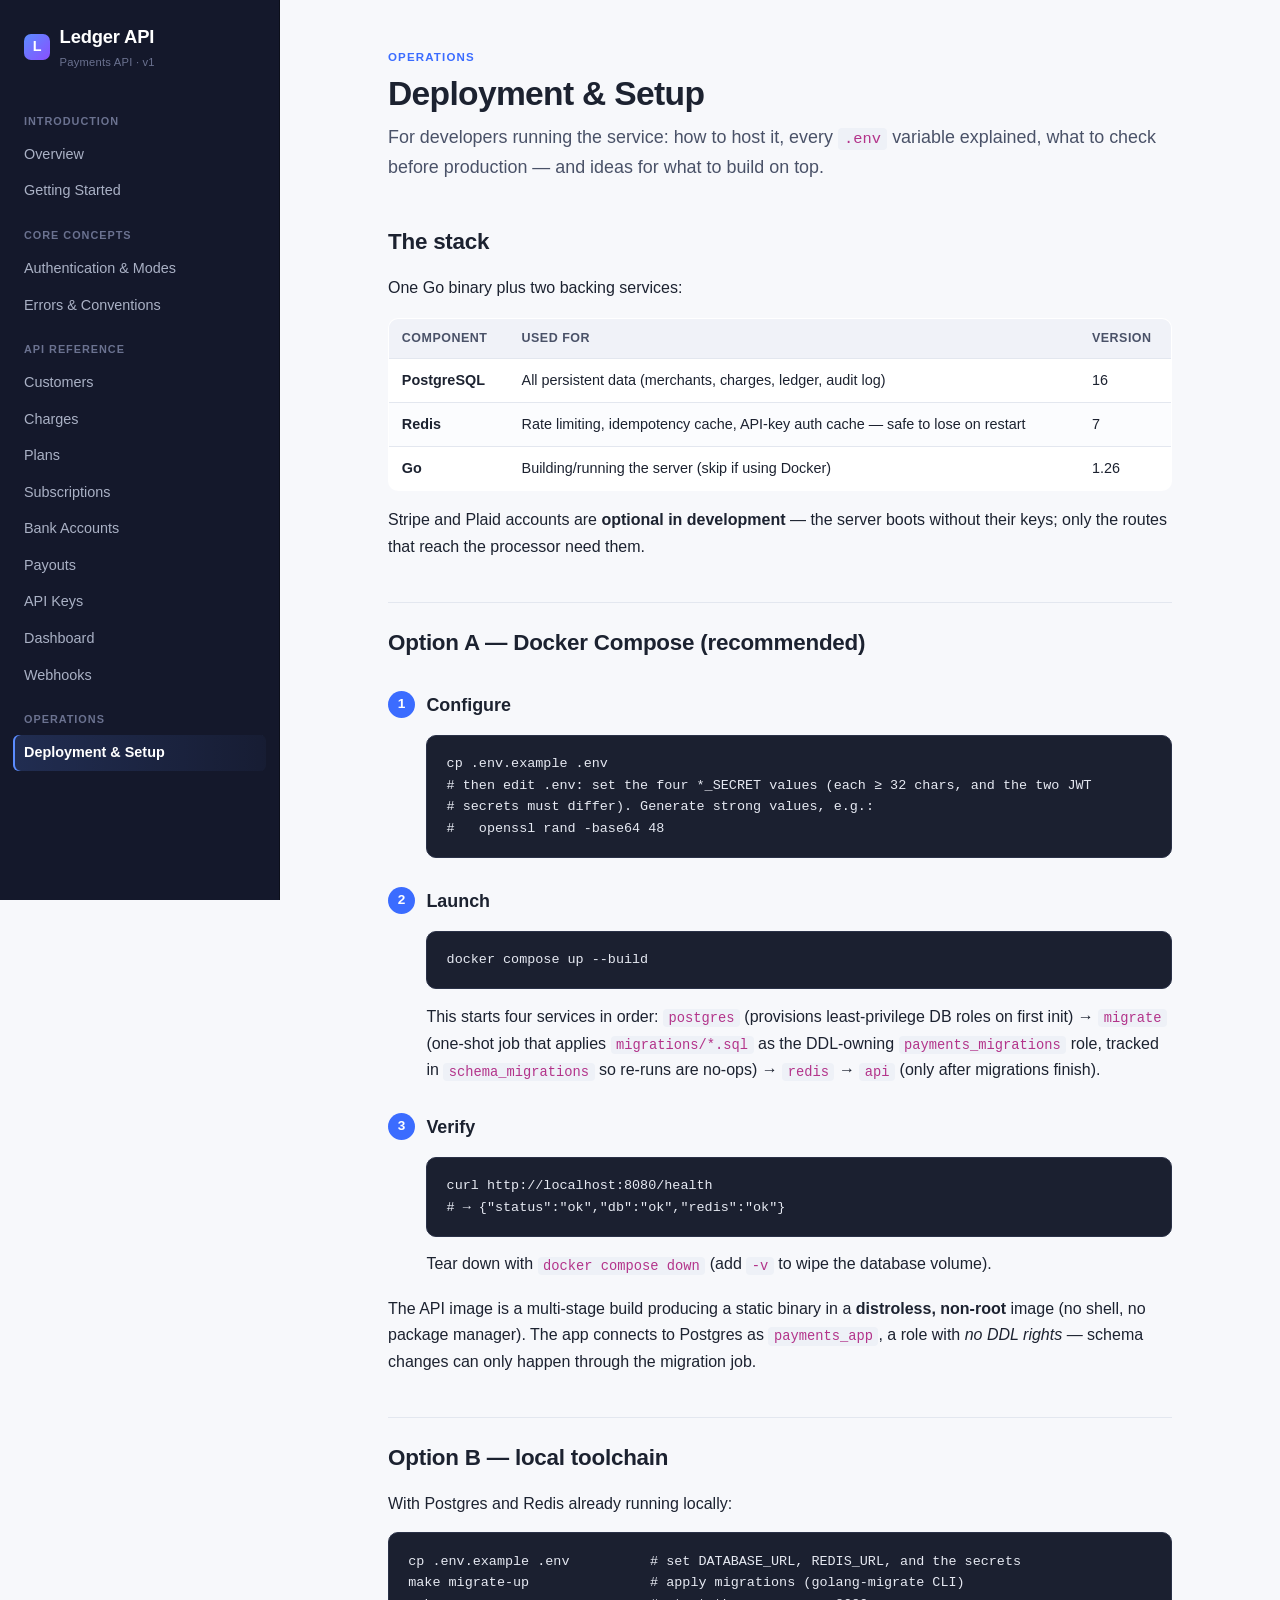
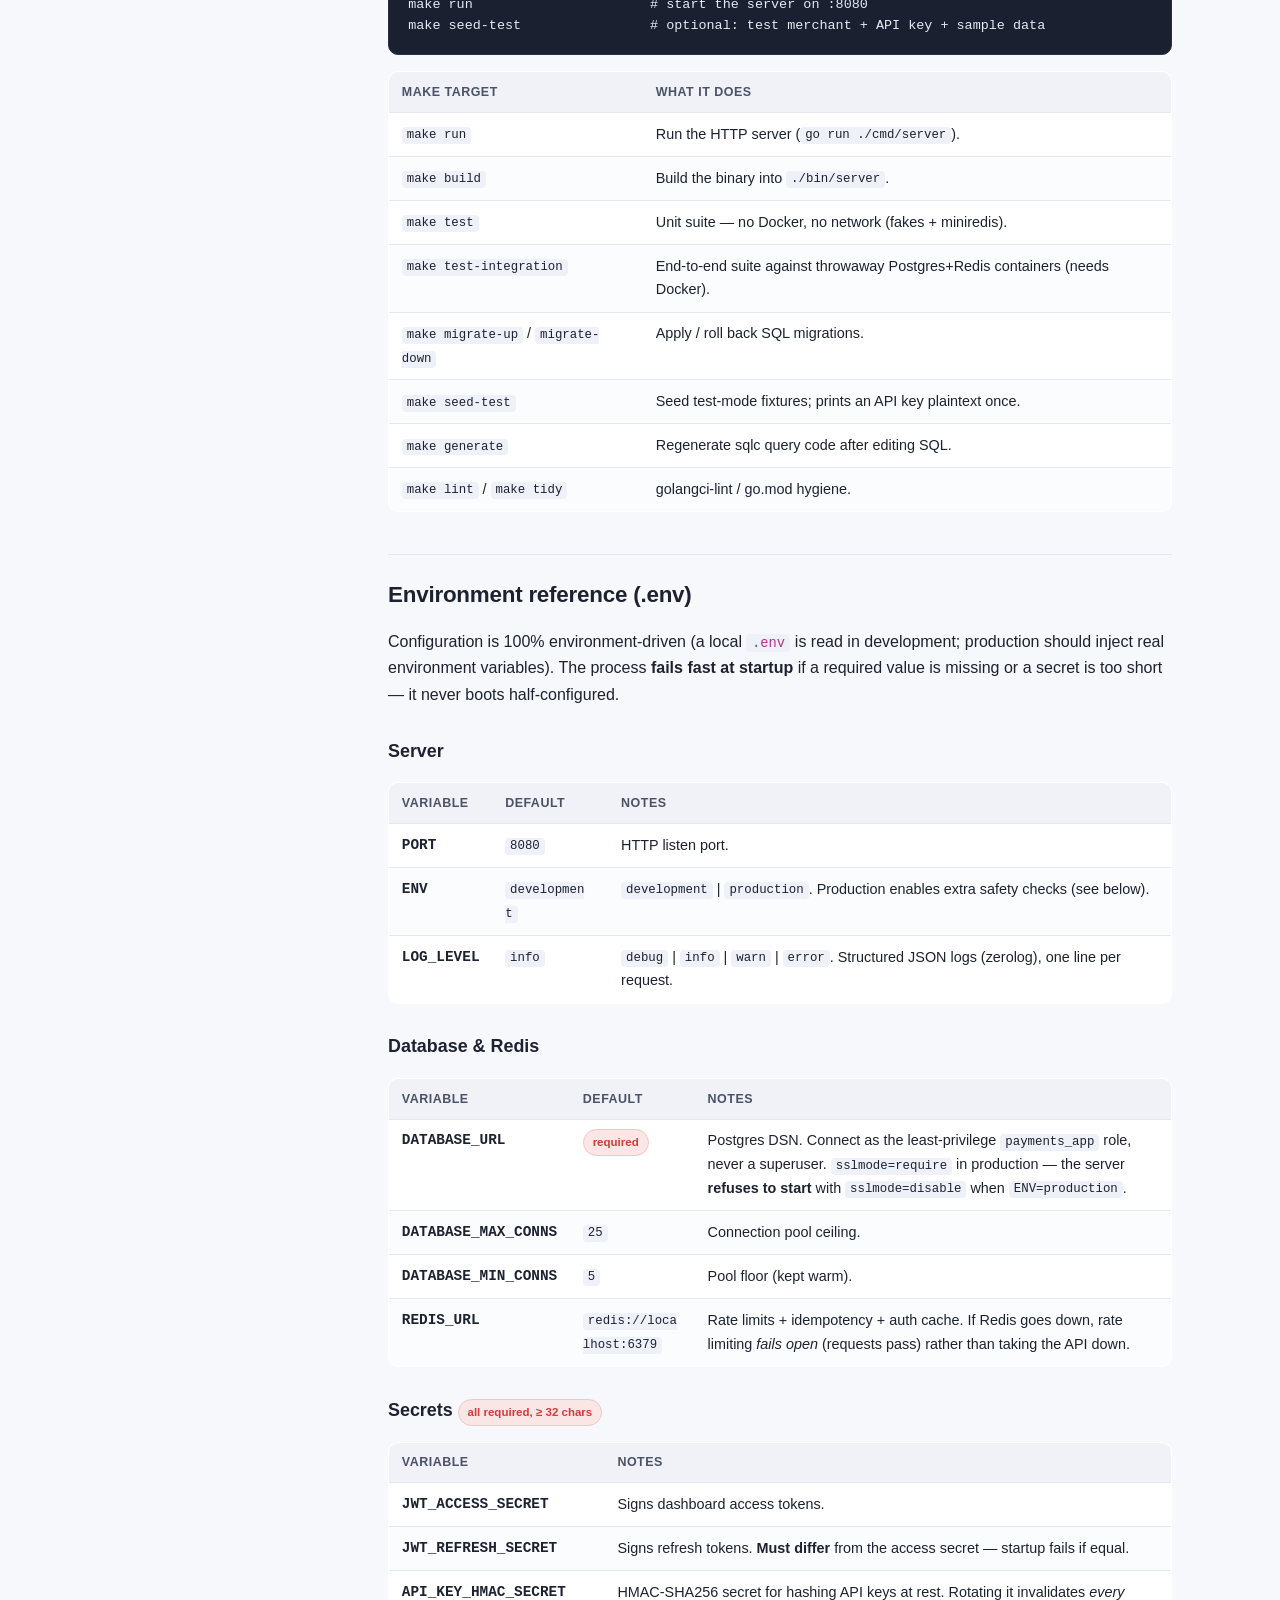
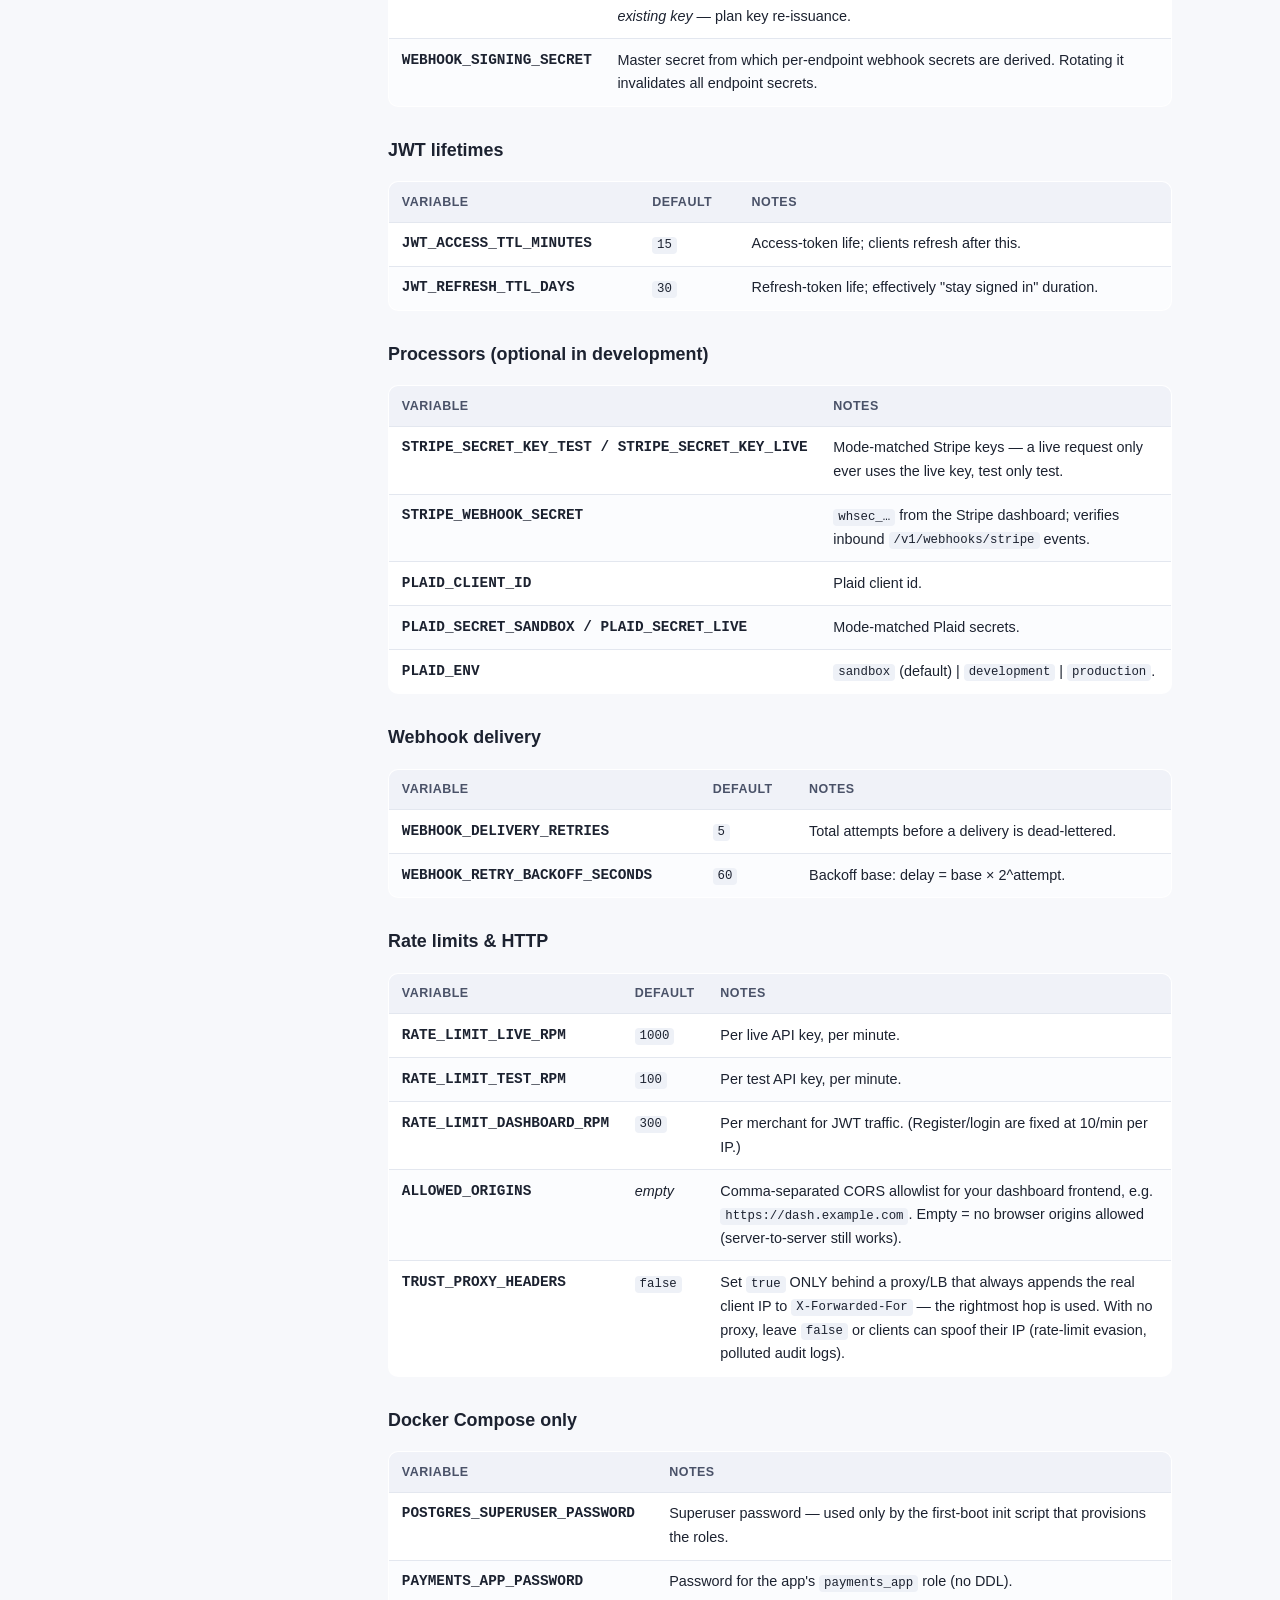
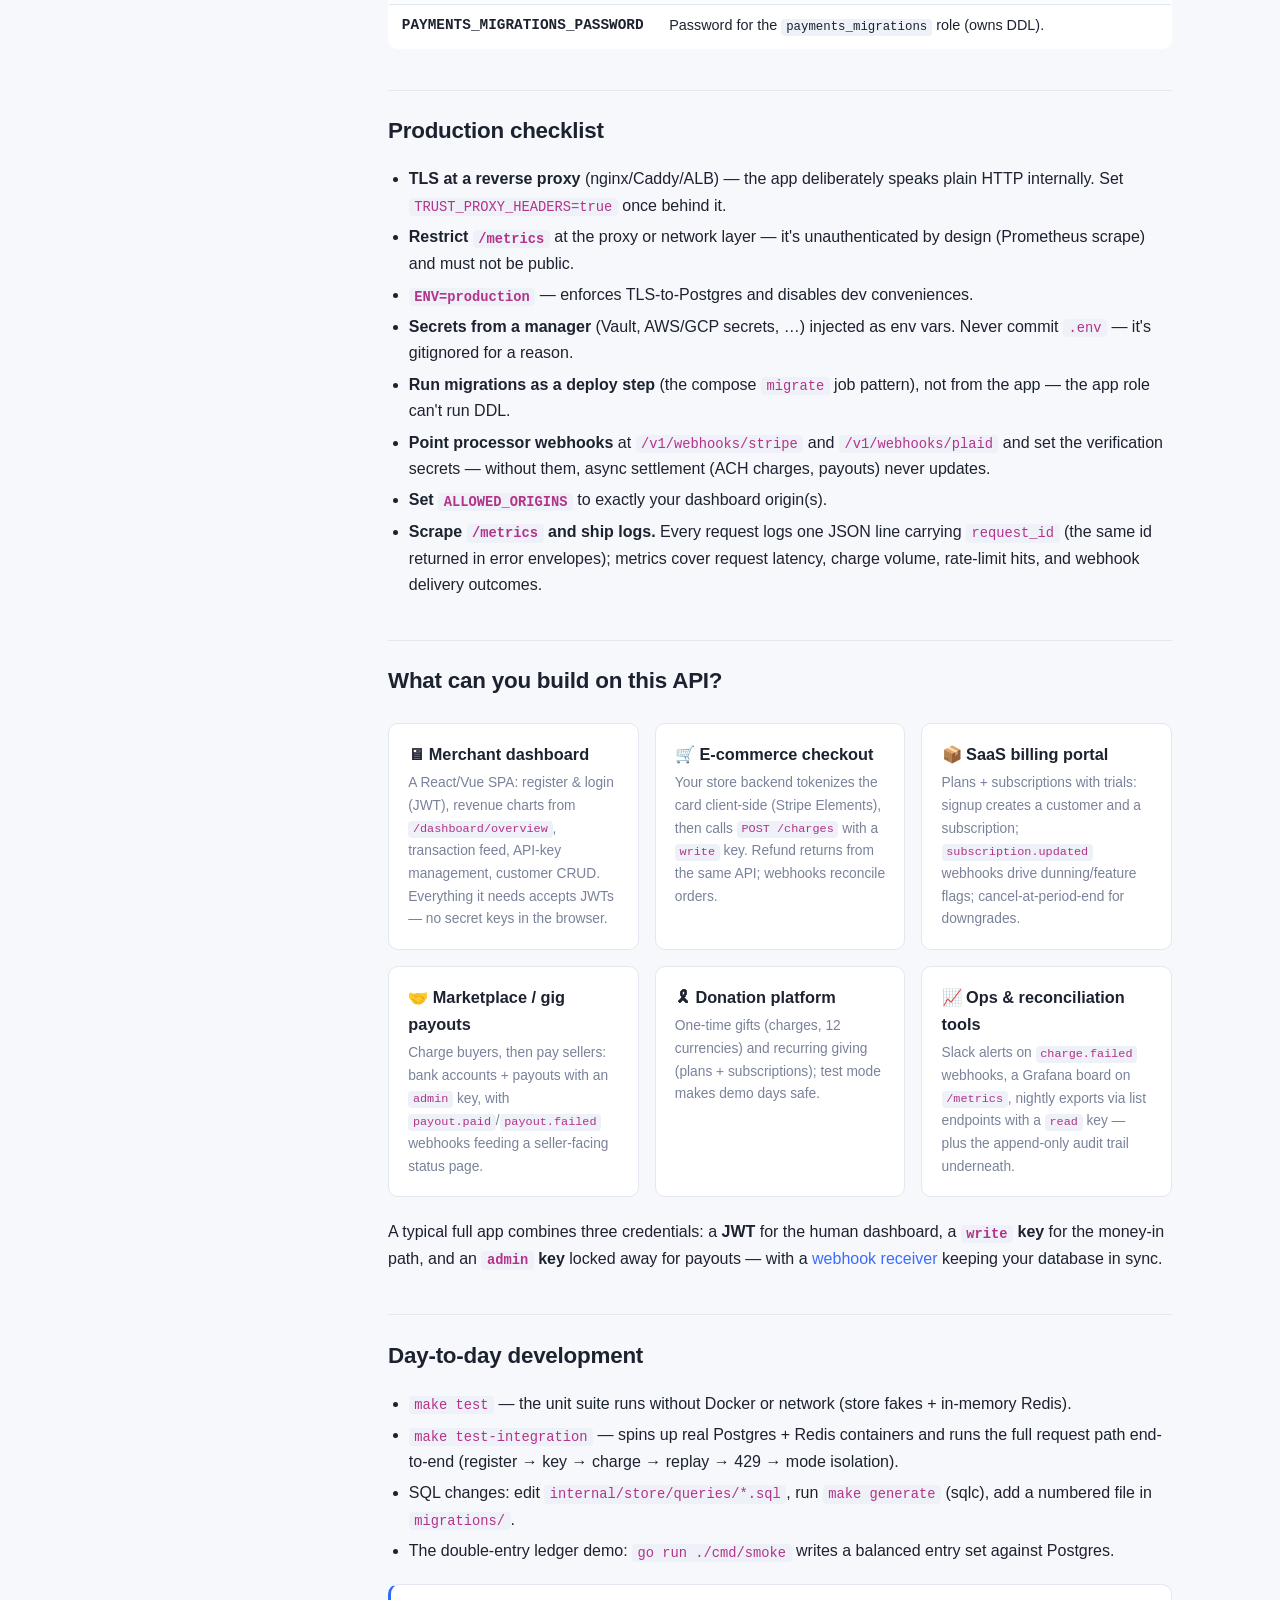
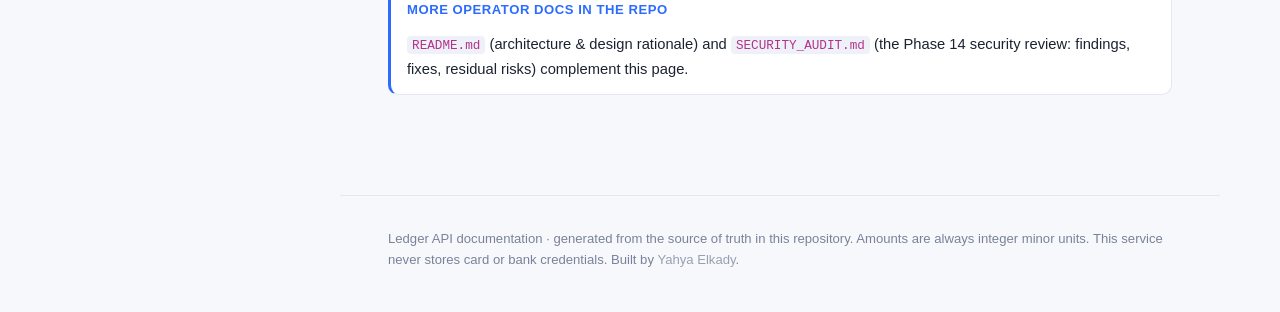
==== docs/dev-setup.html @ 36e8bb9f "docs: add full HTML documentation site 14-page static site covering every endpoint, parameter, and c" ====
<!DOCTYPE html>
<html lang="en">
<head>
  <meta charset="utf-8" />
  <meta name="viewport" content="width=device-width, initial-scale=1" />
  <title>Deployment &amp; Setup · Ledger API</title>
  <link rel="stylesheet" href="styles.css" />
</head>
<body>
  <div class="topbar">
    <button class="menu-toggle" aria-label="Toggle navigation">☰</button>
    <strong>Ledger API</strong>
  </div>
  <div class="layout">
    <aside class="sidebar">
      <div class="sidebar-brand">
        <span class="logo">L</span>
        <span>Ledger API<small>Payments API · v1</small></span>
      </div>
      <nav class="nav">
        <div class="nav-section">
          <div class="nav-section-title">Introduction</div>
          <a href="index.html">Overview</a>
          <a href="getting-started.html">Getting Started</a>
        </div>
        <div class="nav-section">
          <div class="nav-section-title">Core Concepts</div>
          <a href="authentication.html">Authentication &amp; Modes</a>
          <a href="errors.html">Errors &amp; Conventions</a>
        </div>
        <div class="nav-section">
          <div class="nav-section-title">API Reference</div>
          <a href="customers.html">Customers</a>
          <a href="charges.html">Charges</a>
          <a href="plans.html">Plans</a>
          <a href="subscriptions.html">Subscriptions</a>
          <a href="bank-accounts.html">Bank Accounts</a>
          <a href="payouts.html">Payouts</a>
          <a href="apikeys.html">API Keys</a>
          <a href="dashboard.html">Dashboard</a>
          <a href="webhooks.html">Webhooks</a>
        </div>
        <div class="nav-section">
          <div class="nav-section-title">Operations</div>
          <a href="dev-setup.html">Deployment &amp; Setup</a>
        </div>
      </nav>
    </aside>
    <div class="content">
      <main class="content-inner">

<div class="eyebrow">Operations</div>
<h1>Deployment &amp; Setup</h1>
<p class="lead">
  For developers running the service: how to host it, every <code>.env</code> variable
  explained, what to check before production — and ideas for what to build on top.
</p>

<h2>The stack</h2>
<p>One Go binary plus two backing services:</p>
<div class="table-wrap">
<table>
  <thead><tr><th>Component</th><th>Used for</th><th>Version</th></tr></thead>
  <tbody>
    <tr><td><strong>PostgreSQL</strong></td><td>All persistent data (merchants, charges, ledger, audit log)</td><td>16</td></tr>
    <tr><td><strong>Redis</strong></td><td>Rate limiting, idempotency cache, API-key auth cache — safe to lose on restart</td><td>7</td></tr>
    <tr><td><strong>Go</strong></td><td>Building/running the server (skip if using Docker)</td><td>1.26</td></tr>
  </tbody>
</table>
</div>
<p>Stripe and Plaid accounts are <strong>optional in development</strong> — the server boots
without their keys; only the routes that reach the processor need them.</p>

<h2>Option A — Docker Compose (recommended)</h2>
<ol class="steps">
  <li>
    <h3>Configure</h3>
<pre><code>cp .env.example .env
# then edit .env: set the four *_SECRET values (each ≥ 32 chars, and the two JWT
# secrets must differ). Generate strong values, e.g.:
#   openssl rand -base64 48</code></pre>
  </li>
  <li>
    <h3>Launch</h3>
<pre><code>docker compose up --build</code></pre>
    <p>This starts four services in order: <code>postgres</code> (provisions least-privilege DB
    roles on first init) → <code>migrate</code> (one-shot job that applies
    <code>migrations/*.sql</code> as the DDL-owning <code>payments_migrations</code> role,
    tracked in <code>schema_migrations</code> so re-runs are no-ops) → <code>redis</code> →
    <code>api</code> (only after migrations finish).</p>
  </li>
  <li>
    <h3>Verify</h3>
<pre><code>curl http://localhost:8080/health
# → {"status":"ok","db":"ok","redis":"ok"}</code></pre>
    <p>Tear down with <code>docker compose down</code> (add <code>-v</code> to wipe the database
    volume).</p>
  </li>
</ol>
<p>The API image is a multi-stage build producing a static binary in a
<strong>distroless, non-root</strong> image (no shell, no package manager). The app connects to
Postgres as <code>payments_app</code>, a role with <em>no DDL rights</em> — schema changes can
only happen through the migration job.</p>

<h2>Option B — local toolchain</h2>
<p>With Postgres and Redis already running locally:</p>
<pre><code>cp .env.example .env          # set DATABASE_URL, REDIS_URL, and the secrets
make migrate-up               # apply migrations (golang-migrate CLI)
make run                      # start the server on :8080
make seed-test                # optional: test merchant + API key + sample data</code></pre>
<div class="table-wrap">
<table>
  <thead><tr><th>Make target</th><th>What it does</th></tr></thead>
  <tbody>
    <tr><td><code>make run</code></td><td>Run the HTTP server (<code>go run ./cmd/server</code>).</td></tr>
    <tr><td><code>make build</code></td><td>Build the binary into <code>./bin/server</code>.</td></tr>
    <tr><td><code>make test</code></td><td>Unit suite — no Docker, no network (fakes + miniredis).</td></tr>
    <tr><td><code>make test-integration</code></td><td>End-to-end suite against throwaway Postgres+Redis containers (needs Docker).</td></tr>
    <tr><td><code>make migrate-up</code> / <code>migrate-down</code></td><td>Apply / roll back SQL migrations.</td></tr>
    <tr><td><code>make seed-test</code></td><td>Seed test-mode fixtures; prints an API key plaintext once.</td></tr>
    <tr><td><code>make generate</code></td><td>Regenerate sqlc query code after editing SQL.</td></tr>
    <tr><td><code>make lint</code> / <code>make tidy</code></td><td>golangci-lint / go.mod hygiene.</td></tr>
  </tbody>
</table>
</div>

<h2 class="anchor-h" id="env">Environment reference (.env)</h2>
<p>Configuration is 100% environment-driven (a local <code>.env</code> is read in development;
production should inject real environment variables). The process <strong>fails fast at
startup</strong> if a required value is missing or a secret is too short — it never boots
half-configured.</p>

<h3>Server</h3>
<div class="table-wrap">
<table>
  <thead><tr><th>Variable</th><th>Default</th><th>Notes</th></tr></thead>
  <tbody>
    <tr><td class="field-name">PORT</td><td><code>8080</code></td><td>HTTP listen port.</td></tr>
    <tr><td class="field-name">ENV</td><td><code>development</code></td><td><code>development</code> | <code>production</code>. Production enables extra safety checks (see below).</td></tr>
    <tr><td class="field-name">LOG_LEVEL</td><td><code>info</code></td><td><code>debug</code> | <code>info</code> | <code>warn</code> | <code>error</code>. Structured JSON logs (zerolog), one line per request.</td></tr>
  </tbody>
</table>
</div>

<h3>Database &amp; Redis</h3>
<div class="table-wrap">
<table>
  <thead><tr><th>Variable</th><th>Default</th><th>Notes</th></tr></thead>
  <tbody>
    <tr><td class="field-name">DATABASE_URL</td><td><span class="pill req">required</span></td><td>Postgres DSN. Connect as the least-privilege <code>payments_app</code> role, never a superuser. <code>sslmode=require</code> in production — the server <strong>refuses to start</strong> with <code>sslmode=disable</code> when <code>ENV=production</code>.</td></tr>
    <tr><td class="field-name">DATABASE_MAX_CONNS</td><td><code>25</code></td><td>Connection pool ceiling.</td></tr>
    <tr><td class="field-name">DATABASE_MIN_CONNS</td><td><code>5</code></td><td>Pool floor (kept warm).</td></tr>
    <tr><td class="field-name">REDIS_URL</td><td><code>redis://localhost:6379</code></td><td>Rate limits + idempotency + auth cache. If Redis goes down, rate limiting <em>fails open</em> (requests pass) rather than taking the API down.</td></tr>
  </tbody>
</table>
</div>

<h3>Secrets <span class="pill req">all required, ≥ 32 chars</span></h3>
<div class="table-wrap">
<table>
  <thead><tr><th>Variable</th><th>Notes</th></tr></thead>
  <tbody>
    <tr><td class="field-name">JWT_ACCESS_SECRET</td><td>Signs dashboard access tokens.</td></tr>
    <tr><td class="field-name">JWT_REFRESH_SECRET</td><td>Signs refresh tokens. <strong>Must differ</strong> from the access secret — startup fails if equal.</td></tr>
    <tr><td class="field-name">API_KEY_HMAC_SECRET</td><td>HMAC-SHA256 secret for hashing API keys at rest. Rotating it invalidates <em>every existing key</em> — plan key re-issuance.</td></tr>
    <tr><td class="field-name">WEBHOOK_SIGNING_SECRET</td><td>Master secret from which per-endpoint webhook secrets are derived. Rotating it invalidates all endpoint secrets.</td></tr>
  </tbody>
</table>
</div>

<h3>JWT lifetimes</h3>
<div class="table-wrap">
<table>
  <thead><tr><th>Variable</th><th>Default</th><th>Notes</th></tr></thead>
  <tbody>
    <tr><td class="field-name">JWT_ACCESS_TTL_MINUTES</td><td><code>15</code></td><td>Access-token life; clients refresh after this.</td></tr>
    <tr><td class="field-name">JWT_REFRESH_TTL_DAYS</td><td><code>30</code></td><td>Refresh-token life; effectively "stay signed in" duration.</td></tr>
  </tbody>
</table>
</div>

<h3>Processors (optional in development)</h3>
<div class="table-wrap">
<table>
  <thead><tr><th>Variable</th><th>Notes</th></tr></thead>
  <tbody>
    <tr><td class="field-name">STRIPE_SECRET_KEY_TEST / STRIPE_SECRET_KEY_LIVE</td><td>Mode-matched Stripe keys — a live request only ever uses the live key, test only test.</td></tr>
    <tr><td class="field-name">STRIPE_WEBHOOK_SECRET</td><td><code>whsec_…</code> from the Stripe dashboard; verifies inbound <code>/v1/webhooks/stripe</code> events.</td></tr>
    <tr><td class="field-name">PLAID_CLIENT_ID</td><td>Plaid client id.</td></tr>
    <tr><td class="field-name">PLAID_SECRET_SANDBOX / PLAID_SECRET_LIVE</td><td>Mode-matched Plaid secrets.</td></tr>
    <tr><td class="field-name">PLAID_ENV</td><td><code>sandbox</code> (default) | <code>development</code> | <code>production</code>.</td></tr>
  </tbody>
</table>
</div>

<h3>Webhook delivery</h3>
<div class="table-wrap">
<table>
  <thead><tr><th>Variable</th><th>Default</th><th>Notes</th></tr></thead>
  <tbody>
    <tr><td class="field-name">WEBHOOK_DELIVERY_RETRIES</td><td><code>5</code></td><td>Total attempts before a delivery is dead-lettered.</td></tr>
    <tr><td class="field-name">WEBHOOK_RETRY_BACKOFF_SECONDS</td><td><code>60</code></td><td>Backoff base: delay = base × 2^attempt.</td></tr>
  </tbody>
</table>
</div>

<h3>Rate limits &amp; HTTP</h3>
<div class="table-wrap">
<table>
  <thead><tr><th>Variable</th><th>Default</th><th>Notes</th></tr></thead>
  <tbody>
    <tr><td class="field-name">RATE_LIMIT_LIVE_RPM</td><td><code>1000</code></td><td>Per live API key, per minute.</td></tr>
    <tr><td class="field-name">RATE_LIMIT_TEST_RPM</td><td><code>100</code></td><td>Per test API key, per minute.</td></tr>
    <tr><td class="field-name">RATE_LIMIT_DASHBOARD_RPM</td><td><code>300</code></td><td>Per merchant for JWT traffic. (Register/login are fixed at 10/min per IP.)</td></tr>
    <tr><td class="field-name">ALLOWED_ORIGINS</td><td><em>empty</em></td><td>Comma-separated CORS allowlist for your dashboard frontend, e.g. <code>https://dash.example.com</code>. Empty = no browser origins allowed (server-to-server still works).</td></tr>
    <tr><td class="field-name">TRUST_PROXY_HEADERS</td><td><code>false</code></td><td>Set <code>true</code> ONLY behind a proxy/LB that always appends the real client IP to <code>X-Forwarded-For</code> — the rightmost hop is used. With no proxy, leave <code>false</code> or clients can spoof their IP (rate-limit evasion, polluted audit logs).</td></tr>
  </tbody>
</table>
</div>

<h3>Docker Compose only</h3>
<div class="table-wrap">
<table>
  <thead><tr><th>Variable</th><th>Notes</th></tr></thead>
  <tbody>
    <tr><td class="field-name">POSTGRES_SUPERUSER_PASSWORD</td><td>Superuser password — used only by the first-boot init script that provisions the roles.</td></tr>
    <tr><td class="field-name">PAYMENTS_APP_PASSWORD</td><td>Password for the app's <code>payments_app</code> role (no DDL).</td></tr>
    <tr><td class="field-name">PAYMENTS_MIGRATIONS_PASSWORD</td><td>Password for the <code>payments_migrations</code> role (owns DDL).</td></tr>
  </tbody>
</table>
</div>

<h2>Production checklist</h2>
<ul>
  <li><strong>TLS at a reverse proxy</strong> (nginx/Caddy/ALB) — the app deliberately speaks
    plain HTTP internally. Set <code>TRUST_PROXY_HEADERS=true</code> once behind it.</li>
  <li><strong>Restrict <code>/metrics</code></strong> at the proxy or network layer — it's
    unauthenticated by design (Prometheus scrape) and must not be public.</li>
  <li><strong><code>ENV=production</code></strong> — enforces TLS-to-Postgres and disables
    dev conveniences.</li>
  <li><strong>Secrets from a manager</strong> (Vault, AWS/GCP secrets, …) injected as env vars.
    Never commit <code>.env</code> — it's gitignored for a reason.</li>
  <li><strong>Run migrations as a deploy step</strong> (the compose <code>migrate</code> job
    pattern), not from the app — the app role can't run DDL.</li>
  <li><strong>Point processor webhooks</strong> at <code>/v1/webhooks/stripe</code> and
    <code>/v1/webhooks/plaid</code> and set the verification secrets — without them, async
    settlement (ACH charges, payouts) never updates.</li>
  <li><strong>Set <code>ALLOWED_ORIGINS</code></strong> to exactly your dashboard origin(s).</li>
  <li><strong>Scrape <code>/metrics</code> and ship logs.</strong> Every request logs one JSON
    line carrying <code>request_id</code> (the same id returned in error envelopes); metrics
    cover request latency, charge volume, rate-limit hits, and webhook delivery outcomes.</li>
</ul>

<h2>What can you build on this API?</h2>
<div class="card-grid">
  <div class="card">
    <div class="card-title">🖥 Merchant dashboard</div>
    <div class="card-desc">A React/Vue SPA: register &amp; login (JWT), revenue charts from
      <code>/dashboard/overview</code>, transaction feed, API-key management, customer CRUD.
      Everything it needs accepts JWTs — no secret keys in the browser.</div>
  </div>
  <div class="card">
    <div class="card-title">🛒 E-commerce checkout</div>
    <div class="card-desc">Your store backend tokenizes the card client-side (Stripe Elements),
      then calls <code>POST /charges</code> with a <code>write</code> key. Refund returns from the
      same API; webhooks reconcile orders.</div>
  </div>
  <div class="card">
    <div class="card-title">📦 SaaS billing portal</div>
    <div class="card-desc">Plans + subscriptions with trials: signup creates a customer and a
      subscription; <code>subscription.updated</code> webhooks drive dunning/feature flags;
      cancel-at-period-end for downgrades.</div>
  </div>
  <div class="card">
    <div class="card-title">🤝 Marketplace / gig payouts</div>
    <div class="card-desc">Charge buyers, then pay sellers: bank accounts + payouts with an
      <code>admin</code> key, with <code>payout.paid</code>/<code>payout.failed</code> webhooks
      feeding a seller-facing status page.</div>
  </div>
  <div class="card">
    <div class="card-title">🎗 Donation platform</div>
    <div class="card-desc">One-time gifts (charges, 12 currencies) and recurring giving
      (plans + subscriptions); test mode makes demo days safe.</div>
  </div>
  <div class="card">
    <div class="card-title">📈 Ops &amp; reconciliation tools</div>
    <div class="card-desc">Slack alerts on <code>charge.failed</code> webhooks, a Grafana board
      on <code>/metrics</code>, nightly exports via list endpoints with a <code>read</code> key —
      plus the append-only audit trail underneath.</div>
  </div>
</div>
<p>A typical full app combines three credentials: a <strong>JWT</strong> for the human dashboard,
a <strong><code>write</code> key</strong> for the money-in path, and an
<strong><code>admin</code> key</strong> locked away for payouts — with a
<a href="webhooks.html">webhook receiver</a> keeping your database in sync.</p>

<h2>Day-to-day development</h2>
<ul>
  <li><code>make test</code> — the unit suite runs without Docker or network (store fakes +
    in-memory Redis).</li>
  <li><code>make test-integration</code> — spins up real Postgres + Redis containers and runs
    the full request path end-to-end (register → key → charge → replay → 429 → mode isolation).</li>
  <li>SQL changes: edit <code>internal/store/queries/*.sql</code>, run
    <code>make generate</code> (sqlc), add a numbered file in <code>migrations/</code>.</li>
  <li>The double-entry ledger demo: <code>go run ./cmd/smoke</code> writes a balanced entry set
    against Postgres.</li>
</ul>

<div class="callout note">
  <span class="callout-title">More operator docs in the repo</span>
  <p><code>README.md</code> (architecture &amp; design rationale) and
  <code>SECURITY_AUDIT.md</code> (the Phase 14 security review: findings, fixes, residual
  risks) complement this page.</p>
</div>

      </main>
      <footer class="footer">
        Ledger API documentation · generated from the source of truth in this repository.
        Amounts are always integer minor units. This service never stores card or bank credentials.
        Built by <a href="https://github.com/yahya-elkady/ledger" style="color:inherit;opacity:0.75;">Yahya Elkady</a>.
      </footer>
    </div>
  </div>
  <script>
    (function () {
      var file = location.pathname.split('/').pop() || 'index.html';
      var links = document.querySelectorAll('.nav a');
      for (var i = 0; i < links.length; i++) {
        if (links[i].getAttribute('href') === file) links[i].classList.add('active');
      }
      var toggle = document.querySelector('.menu-toggle');
      if (toggle) toggle.addEventListener('click', function () { document.body.classList.toggle('nav-open'); });
      document.addEventListener('click', function (e) {
        if (document.body.classList.contains('nav-open') && e.target.classList.contains('nav-open')) {
          document.body.classList.remove('nav-open');
        }
      });
    })();
  </script>
</body>
</html>
---- docs/styles.css ----
/* ===========================================================================
   Ledger API — documentation stylesheet
   A single shared theme for every page in /docs. No external dependencies, so
   the pages render identically when opened directly from disk (file://).
   =========================================================================== */

:root {
  --bg:            #0f1220;
  --sidebar-bg:    #14182b;
  --sidebar-fg:    #aab1c5;
  --sidebar-fg-mut:#6b7290;
  --sidebar-active:#5b8cff;
  --content-bg:    #f7f8fb;
  --card-bg:       #ffffff;
  --ink:           #1c2230;
  --ink-soft:      #4a5268;
  --ink-mut:       #79829a;
  --border:        #e3e7ef;
  --border-strong: #cfd5e2;
  --accent:        #3b6cff;
  --accent-soft:   #eaf0ff;
  --code-bg:       #1b2030;
  --code-fg:       #e6e9f2;
  --code-inline-bg:#eef1f7;
  --code-inline-fg:#b3338a;

  --get:    #1f9d63;
  --get-bg: #e6f6ee;
  --post:   #2b6cff;
  --post-bg:#e8f0ff;
  --put:    #b8761c;
  --put-bg: #fbf0db;
  --delete: #d23b3b;
  --delete-bg:#fbe6e6;

  --note:   #2b6cff;
  --tip:    #1f9d63;
  --warn:   #c98a14;
  --sec:    #8a4fff;

  --radius: 10px;
  --radius-sm: 6px;
  --mono: ui-monospace, "SF Mono", "JetBrains Mono", "Fira Code", Menlo, Consolas, monospace;
  --sans: -apple-system, BlinkMacSystemFont, "Segoe UI", Roboto, "Helvetica Neue", Arial, sans-serif;
}

* { box-sizing: border-box; }

html { scroll-behavior: smooth; }

body {
  margin: 0;
  font-family: var(--sans);
  color: var(--ink);
  background: var(--content-bg);
  line-height: 1.65;
  -webkit-font-smoothing: antialiased;
}

/* ---------- Layout -------------------------------------------------------- */

.layout { display: flex; min-height: 100vh; }

.sidebar {
  width: 280px;
  flex: 0 0 280px;
  background: var(--sidebar-bg);
  color: var(--sidebar-fg);
  position: sticky;
  top: 0;
  align-self: flex-start;
  height: 100vh;
  overflow-y: auto;
  padding: 0 0 2rem;
  border-right: 1px solid #0c0f1a;
}

.sidebar-brand {
  display: flex;
  align-items: center;
  gap: 0.6rem;
  padding: 1.4rem 1.5rem 1.1rem;
  font-weight: 700;
  font-size: 1.15rem;
  color: #fff;
  letter-spacing: -0.01em;
  position: sticky;
  top: 0;
  background: var(--sidebar-bg);
  z-index: 2;
}
.sidebar-brand .logo {
  width: 26px; height: 26px;
  border-radius: 7px;
  background: linear-gradient(135deg, #5b8cff, #8a4fff);
  display: inline-flex; align-items: center; justify-content: center;
  font-size: 0.9rem; color: #fff; font-weight: 800;
  flex: 0 0 auto;
}
.sidebar-brand small { display:block; font-weight: 500; font-size: 0.7rem; color: var(--sidebar-fg-mut); letter-spacing: 0.02em; }

.nav { padding: 0.4rem 0.8rem; }
.nav-section { margin-top: 1.1rem; }
.nav-section-title {
  text-transform: uppercase;
  font-size: 0.68rem;
  letter-spacing: 0.09em;
  color: var(--sidebar-fg-mut);
  padding: 0 0.7rem;
  margin-bottom: 0.35rem;
  font-weight: 700;
}
.nav a {
  display: block;
  padding: 0.4rem 0.7rem;
  border-radius: var(--radius-sm);
  color: var(--sidebar-fg);
  text-decoration: none;
  font-size: 0.9rem;
  transition: background 0.12s, color 0.12s;
}
.nav a:hover { background: rgba(255,255,255,0.05); color: #fff; }
.nav a.active {
  background: linear-gradient(90deg, rgba(91,140,255,0.18), rgba(91,140,255,0.04));
  color: #fff;
  box-shadow: inset 2px 0 0 var(--sidebar-active);
  font-weight: 600;
}

/* ---------- Content ------------------------------------------------------- */

.content { flex: 1 1 auto; min-width: 0; }
.content-inner {
  max-width: 880px;
  margin: 0 auto;
  padding: 3rem 3rem 5rem;
}

.eyebrow {
  text-transform: uppercase;
  letter-spacing: 0.1em;
  font-size: 0.72rem;
  font-weight: 700;
  color: var(--accent);
  margin-bottom: 0.5rem;
}

h1 { font-size: 2.1rem; line-height: 1.15; letter-spacing: -0.02em; margin: 0 0 0.6rem; }
h2 {
  font-size: 1.4rem; letter-spacing: -0.01em; margin: 2.6rem 0 0.9rem;
  padding-top: 1.4rem; border-top: 1px solid var(--border);
}
h2:first-of-type { border-top: none; padding-top: 0; }
h3 { font-size: 1.12rem; margin: 1.8rem 0 0.6rem; }
h4 { font-size: 0.98rem; margin: 1.3rem 0 0.5rem; color: var(--ink-soft); }

.lead { font-size: 1.12rem; color: var(--ink-soft); margin: 0 0 1.6rem; }

p { margin: 0.7rem 0; }
a { color: var(--accent); text-decoration: none; }
a:hover { text-decoration: underline; }

ul, ol { padding-left: 1.3rem; }
li { margin: 0.3rem 0; }

hr { border: none; border-top: 1px solid var(--border); margin: 2.4rem 0; }

/* ---------- Inline + block code ------------------------------------------ */

code {
  font-family: var(--mono);
  font-size: 0.86em;
  background: var(--code-inline-bg);
  color: var(--code-inline-fg);
  padding: 0.12em 0.4em;
  border-radius: 4px;
  word-break: break-word;
}

pre {
  background: var(--code-bg);
  color: var(--code-fg);
  padding: 1.1rem 1.2rem;
  border-radius: var(--radius);
  overflow-x: auto;
  font-family: var(--mono);
  font-size: 0.84rem;
  line-height: 1.6;
  margin: 0.9rem 0;
  border: 1px solid #2a3147;
}
pre code { background: none; color: inherit; padding: 0; font-size: inherit; border-radius: 0; }

/* lightweight token coloring applied via spans the authors may add */
pre .c-key { color: #8ab4ff; }
pre .c-str { color: #9ae6a4; }
pre .c-num { color: #f0a96b; }
pre .c-com { color: #6b7290; font-style: italic; }
pre .c-punc{ color: #aab1c5; }

.code-label {
  font-family: var(--mono);
  font-size: 0.72rem;
  text-transform: uppercase;
  letter-spacing: 0.06em;
  color: var(--ink-mut);
  margin: 1.1rem 0 -0.4rem;
}

/* ---------- Endpoint header ---------------------------------------------- */

.endpoint {
  display: flex;
  align-items: center;
  gap: 0.75rem;
  flex-wrap: wrap;
  background: var(--card-bg);
  border: 1px solid var(--border);
  border-radius: var(--radius);
  padding: 0.7rem 0.9rem;
  margin: 1.2rem 0 0.6rem;
}
.endpoint .path {
  font-family: var(--mono);
  font-size: 0.95rem;
  color: var(--ink);
  font-weight: 600;
  word-break: break-all;
}

.method {
  font-family: var(--mono);
  font-weight: 700;
  font-size: 0.74rem;
  letter-spacing: 0.04em;
  padding: 0.25rem 0.55rem;
  border-radius: var(--radius-sm);
  text-transform: uppercase;
  flex: 0 0 auto;
}
.method.get    { color: var(--get);    background: var(--get-bg); }
.method.post   { color: var(--post);   background: var(--post-bg); }
.method.put    { color: var(--put);    background: var(--put-bg); }
.method.delete { color: var(--delete); background: var(--delete-bg); }

/* ---------- Pills / tags -------------------------------------------------- */

.pill {
  display: inline-block;
  font-size: 0.72rem;
  font-weight: 600;
  padding: 0.18rem 0.55rem;
  border-radius: 999px;
  border: 1px solid var(--border-strong);
  color: var(--ink-soft);
  background: #fff;
  white-space: nowrap;
}
.pill.req   { color: var(--delete); border-color: #f0c5c5; background: var(--delete-bg); }
.pill.opt   { color: var(--ink-mut); }
.pill.scope { color: var(--accent); border-color: #c3d4ff; background: var(--accent-soft); }
.pill.mode  { color: var(--put);    border-color: #ecd6a8; background: var(--put-bg); }
.pill.auth  { color: var(--sec);    border-color: #ddccff; background: #f3ecff; }
.pill.muted { color: var(--ink-mut); }

.meta-row { display: flex; gap: 0.5rem; flex-wrap: wrap; align-items: center; margin: 0.4rem 0 1rem; }

/* ---------- Tables -------------------------------------------------------- */

.table-wrap { overflow-x: auto; margin: 1rem 0; }

table {
  width: 100%;
  border-collapse: collapse;
  font-size: 0.9rem;
  background: var(--card-bg);
  border: 1px solid var(--border);
  border-radius: var(--radius);
  overflow: hidden;
}
thead th {
  text-align: left;
  background: #f0f2f8;
  color: var(--ink-soft);
  font-weight: 600;
  font-size: 0.78rem;
  text-transform: uppercase;
  letter-spacing: 0.04em;
  padding: 0.6rem 0.8rem;
  border-bottom: 1px solid var(--border);
}
tbody td { padding: 0.6rem 0.8rem; border-bottom: 1px solid var(--border); vertical-align: top; }
tbody tr:last-child td { border-bottom: none; }
tbody tr:nth-child(even) { background: #fbfcfe; }
td code, th code { background: var(--code-inline-bg); color: var(--ink); }
.field-name { font-family: var(--mono); font-weight: 600; color: var(--ink); white-space: nowrap; }
.field-type { font-family: var(--mono); font-size: 0.82rem; color: var(--ink-mut); white-space: nowrap; }

/* ---------- Callouts ------------------------------------------------------ */

.callout {
  border: 1px solid var(--border);
  border-left: 3px solid var(--note);
  background: var(--card-bg);
  border-radius: var(--radius);
  padding: 0.85rem 1rem;
  margin: 1.2rem 0;
  font-size: 0.92rem;
}
.callout p:first-child { margin-top: 0; }
.callout p:last-child { margin-bottom: 0; }
.callout .callout-title { font-weight: 700; display: block; margin-bottom: 0.2rem; font-size: 0.82rem; text-transform: uppercase; letter-spacing: 0.04em; }
.callout.note    { border-left-color: var(--note); }
.callout.note    .callout-title { color: var(--note); }
.callout.tip     { border-left-color: var(--tip); background: #f3faf5; }
.callout.tip     .callout-title { color: var(--tip); }
.callout.warning { border-left-color: var(--warn); background: #fdf8ec; }
.callout.warning .callout-title { color: var(--warn); }
.callout.security{ border-left-color: var(--sec); background: #f6f1ff; }
.callout.security .callout-title { color: var(--sec); }

/* ---------- Card grid (overview / hubs) ----------------------------------- */

.card-grid {
  display: grid;
  grid-template-columns: repeat(auto-fill, minmax(220px, 1fr));
  gap: 1rem;
  margin: 1.4rem 0;
}
.card {
  display: block;
  background: var(--card-bg);
  border: 1px solid var(--border);
  border-radius: var(--radius);
  padding: 1.1rem 1.2rem;
  text-decoration: none;
  color: var(--ink);
  transition: transform 0.12s, box-shadow 0.12s, border-color 0.12s;
}
.card:hover { transform: translateY(-2px); box-shadow: 0 8px 24px rgba(20,30,60,0.08); border-color: var(--border-strong); text-decoration: none; }
.card .card-title { font-weight: 700; font-size: 1.02rem; margin-bottom: 0.25rem; display:flex; align-items:center; gap:0.45rem; }
.card .card-desc { font-size: 0.86rem; color: var(--ink-mut); }

/* ---------- Misc ---------------------------------------------------------- */

.kbd {
  font-family: var(--mono); font-size: 0.8rem;
  background: #fff; border: 1px solid var(--border-strong);
  border-bottom-width: 2px; border-radius: 5px; padding: 0.05rem 0.4rem;
}

.steps { counter-reset: step; list-style: none; padding-left: 0; }
.steps > li { position: relative; padding-left: 2.4rem; margin: 1.1rem 0; }
.steps > li::before {
  counter-increment: step;
  content: counter(step);
  position: absolute; left: 0; top: 0;
  width: 1.7rem; height: 1.7rem;
  background: var(--accent); color: #fff;
  border-radius: 50%; display: flex; align-items: center; justify-content: center;
  font-weight: 700; font-size: 0.85rem;
}

.footer {
  max-width: 880px; margin: 0 auto; padding: 2rem 3rem 3rem;
  color: var(--ink-mut); font-size: 0.82rem; border-top: 1px solid var(--border);
}

.badge-row { display: flex; gap: 0.4rem; flex-wrap: wrap; margin: 0.6rem 0 1.4rem; }

.anchor-h { scroll-margin-top: 1rem; }

/* ---------- Mobile -------------------------------------------------------- */

.topbar {
  display: none;
  align-items: center;
  gap: 0.7rem;
  background: var(--sidebar-bg);
  color: #fff;
  padding: 0.7rem 1rem;
  position: sticky; top: 0; z-index: 20;
}
.menu-toggle {
  background: rgba(255,255,255,0.08);
  border: 1px solid rgba(255,255,255,0.14);
  color: #fff; border-radius: 6px; padding: 0.3rem 0.6rem;
  font-size: 1rem; cursor: pointer; line-height: 1;
}

@media (max-width: 860px) {
  .layout { flex-direction: column; }
  .topbar { display: flex; }
  .sidebar {
    position: fixed; top: 0; left: 0; bottom: 0; z-index: 30;
    transform: translateX(-100%);
    transition: transform 0.2s ease;
    box-shadow: 4px 0 24px rgba(0,0,0,0.3);
  }
  body.nav-open .sidebar { transform: translateX(0); }
  body.nav-open::after {
    content: ""; position: fixed; inset: 0; background: rgba(8,10,20,0.5); z-index: 25;
  }
  .content-inner { padding: 1.6rem 1.2rem 4rem; }
  .footer { padding: 1.6rem 1.2rem 3rem; }
  h1 { font-size: 1.7rem; }
}
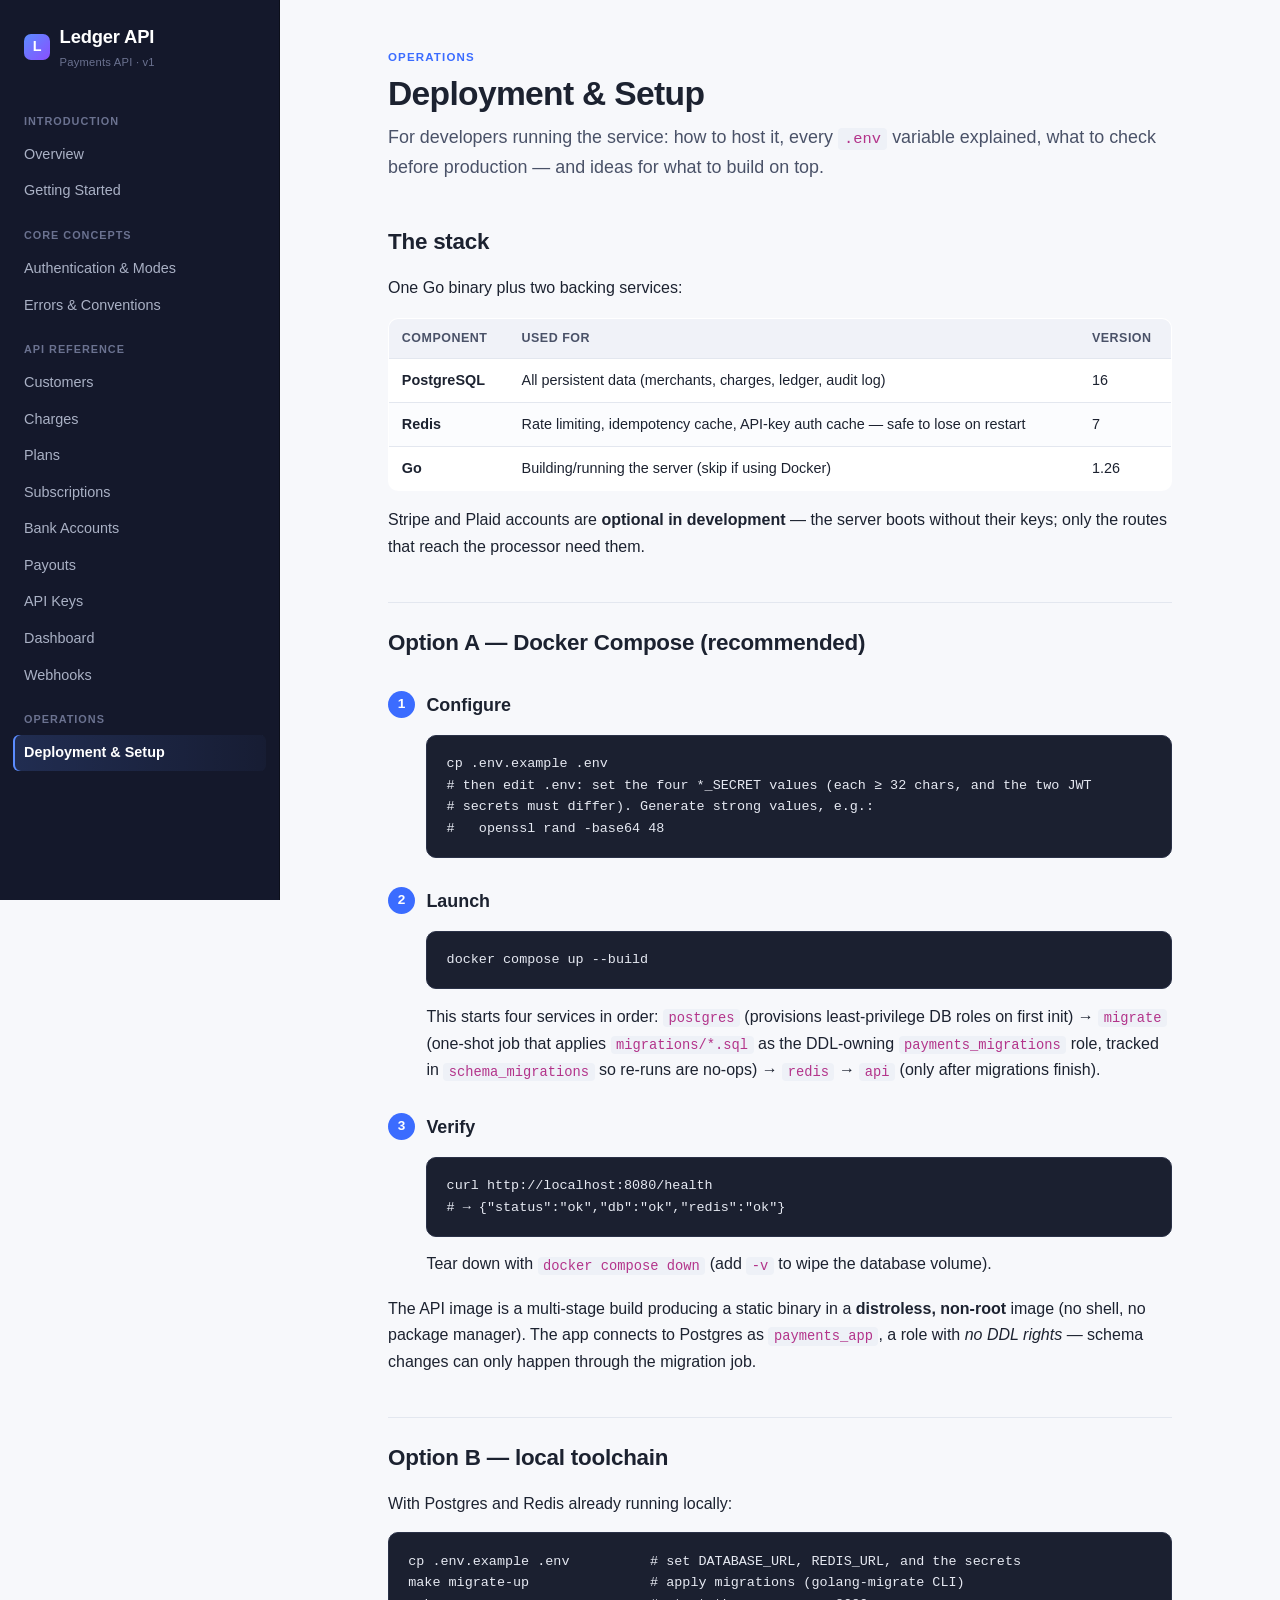
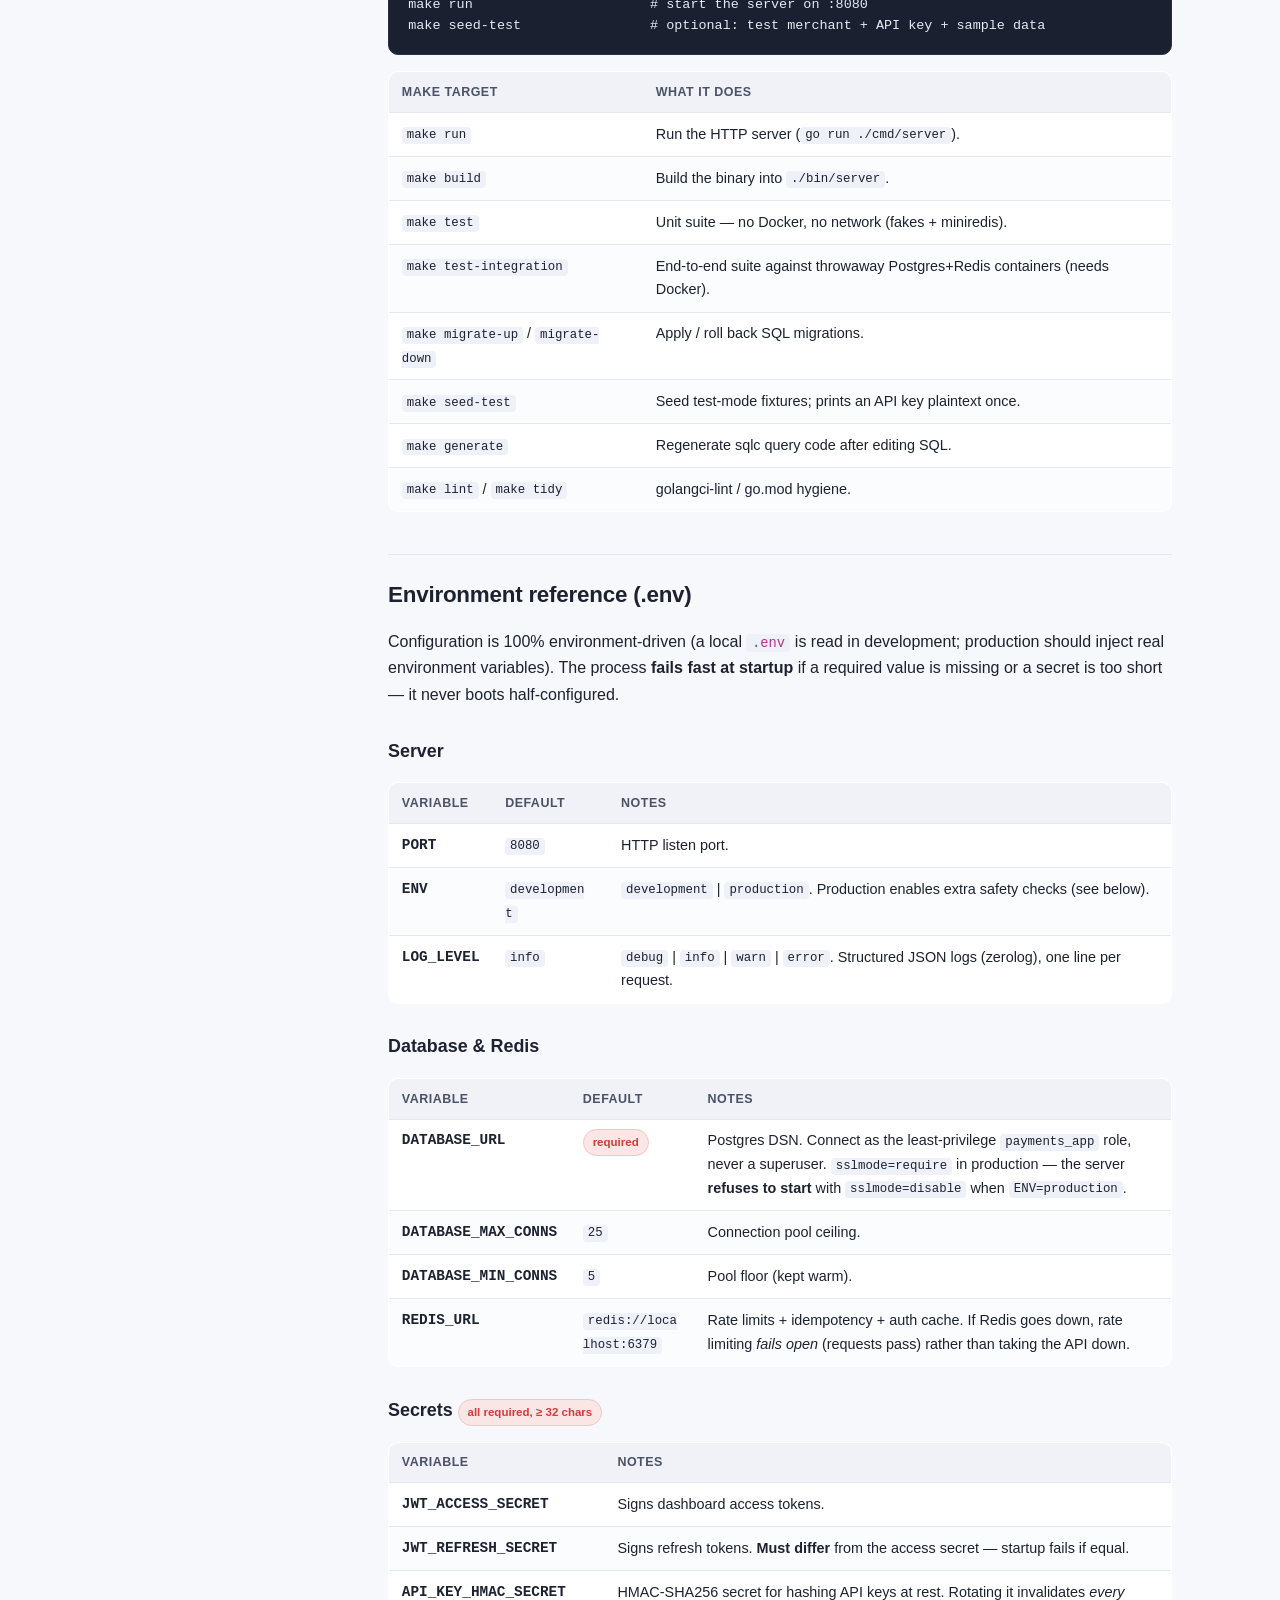
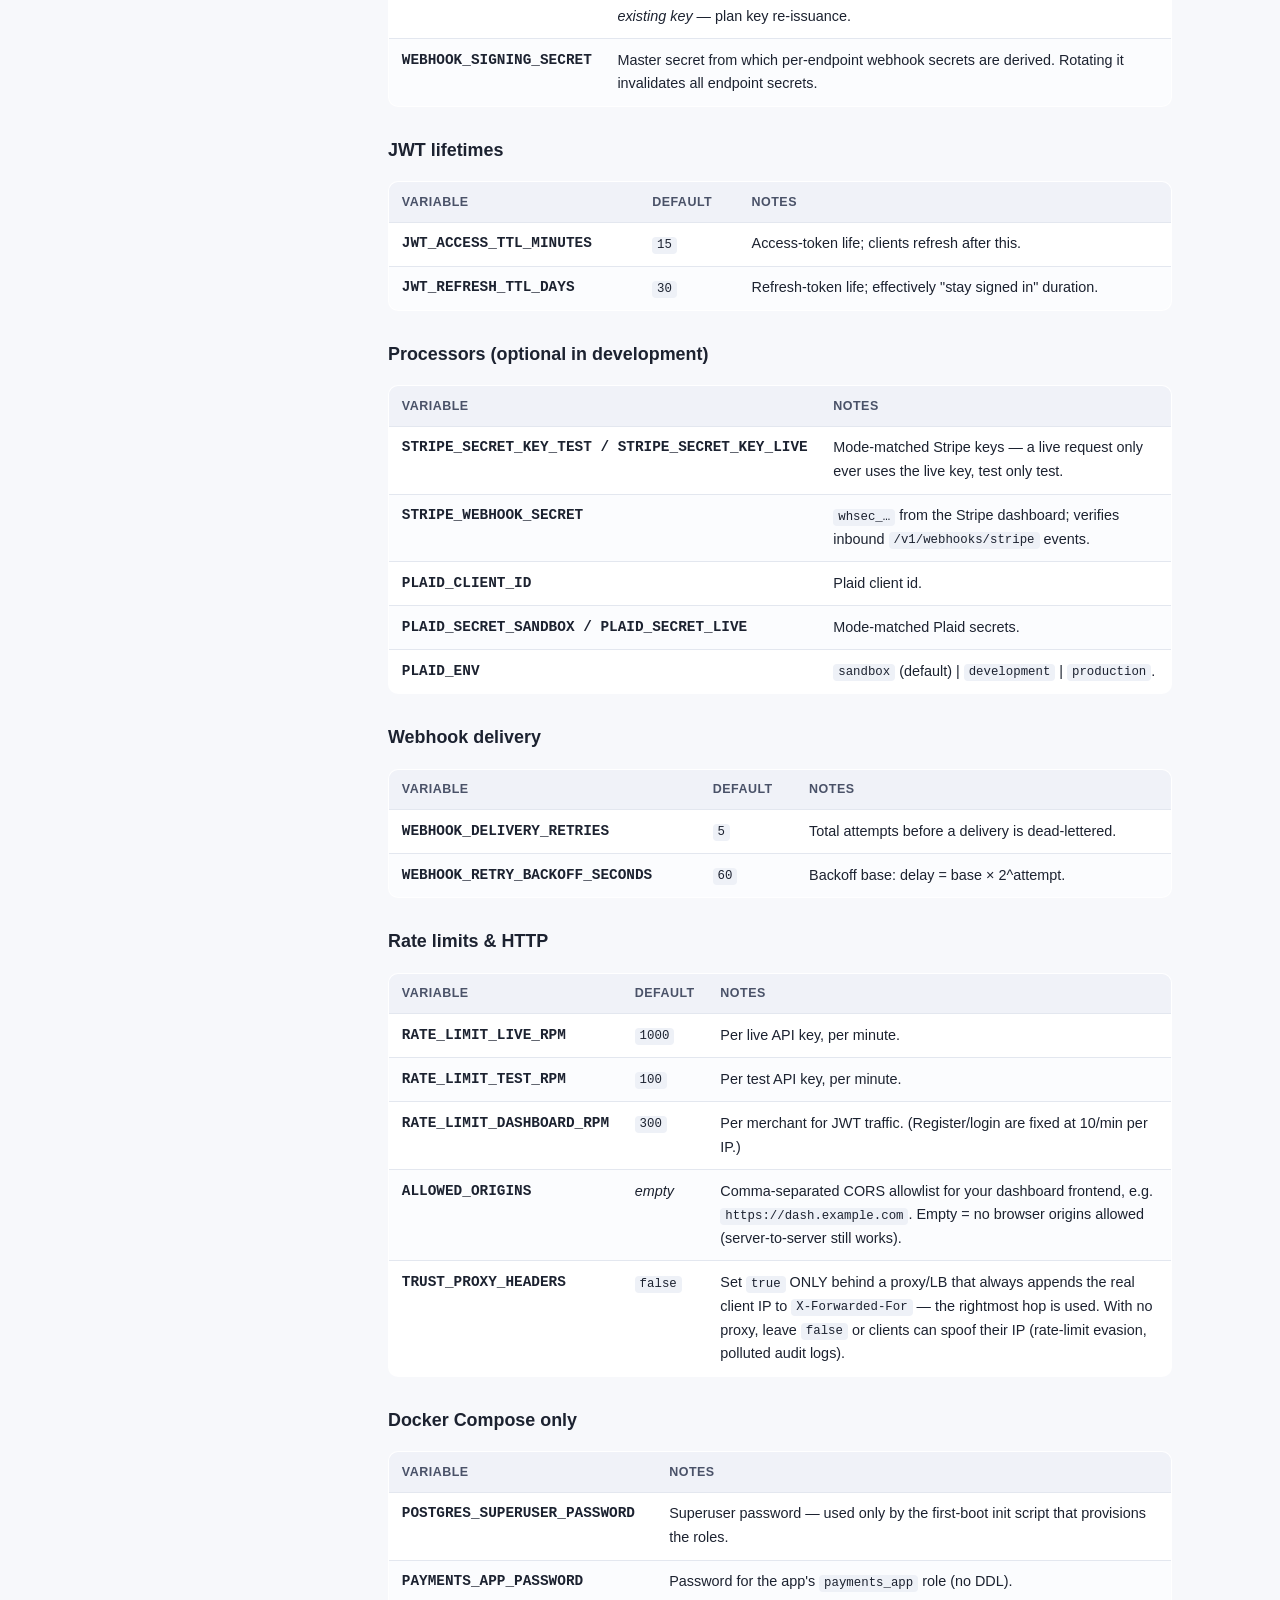
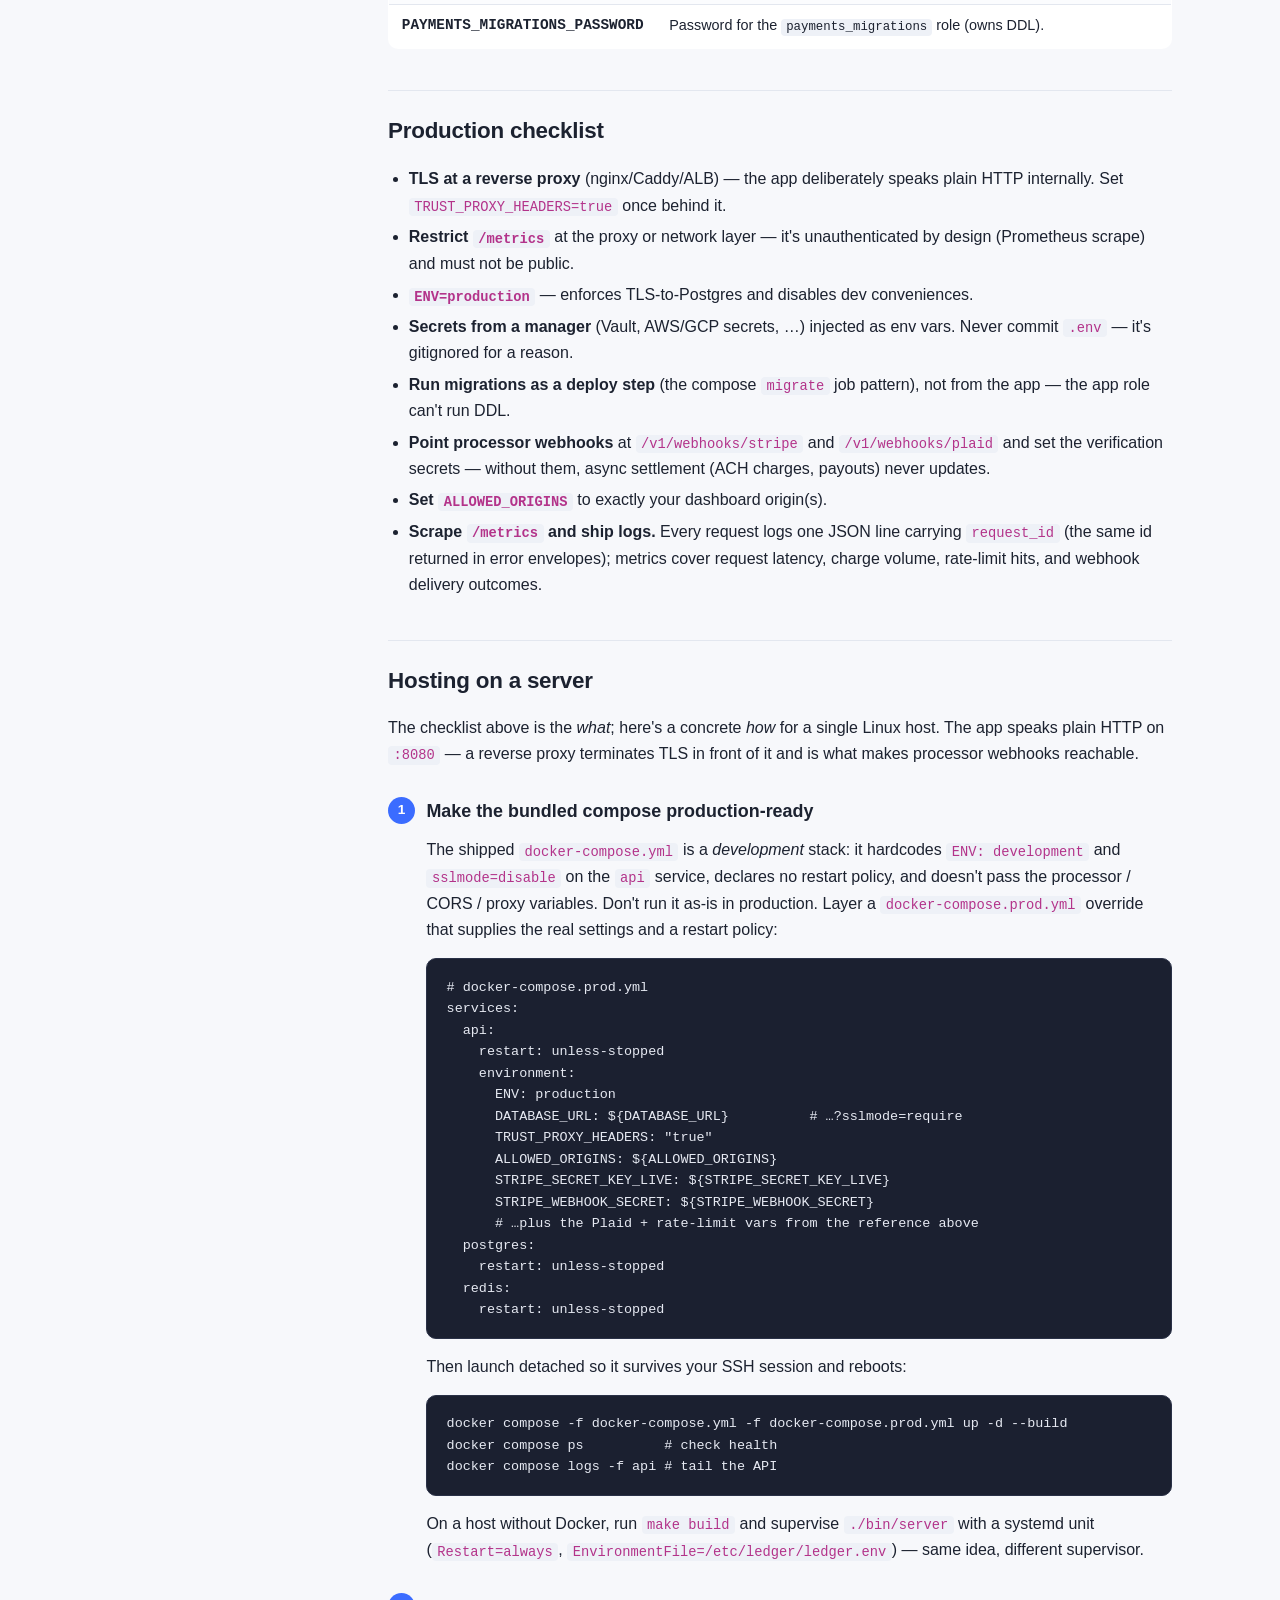
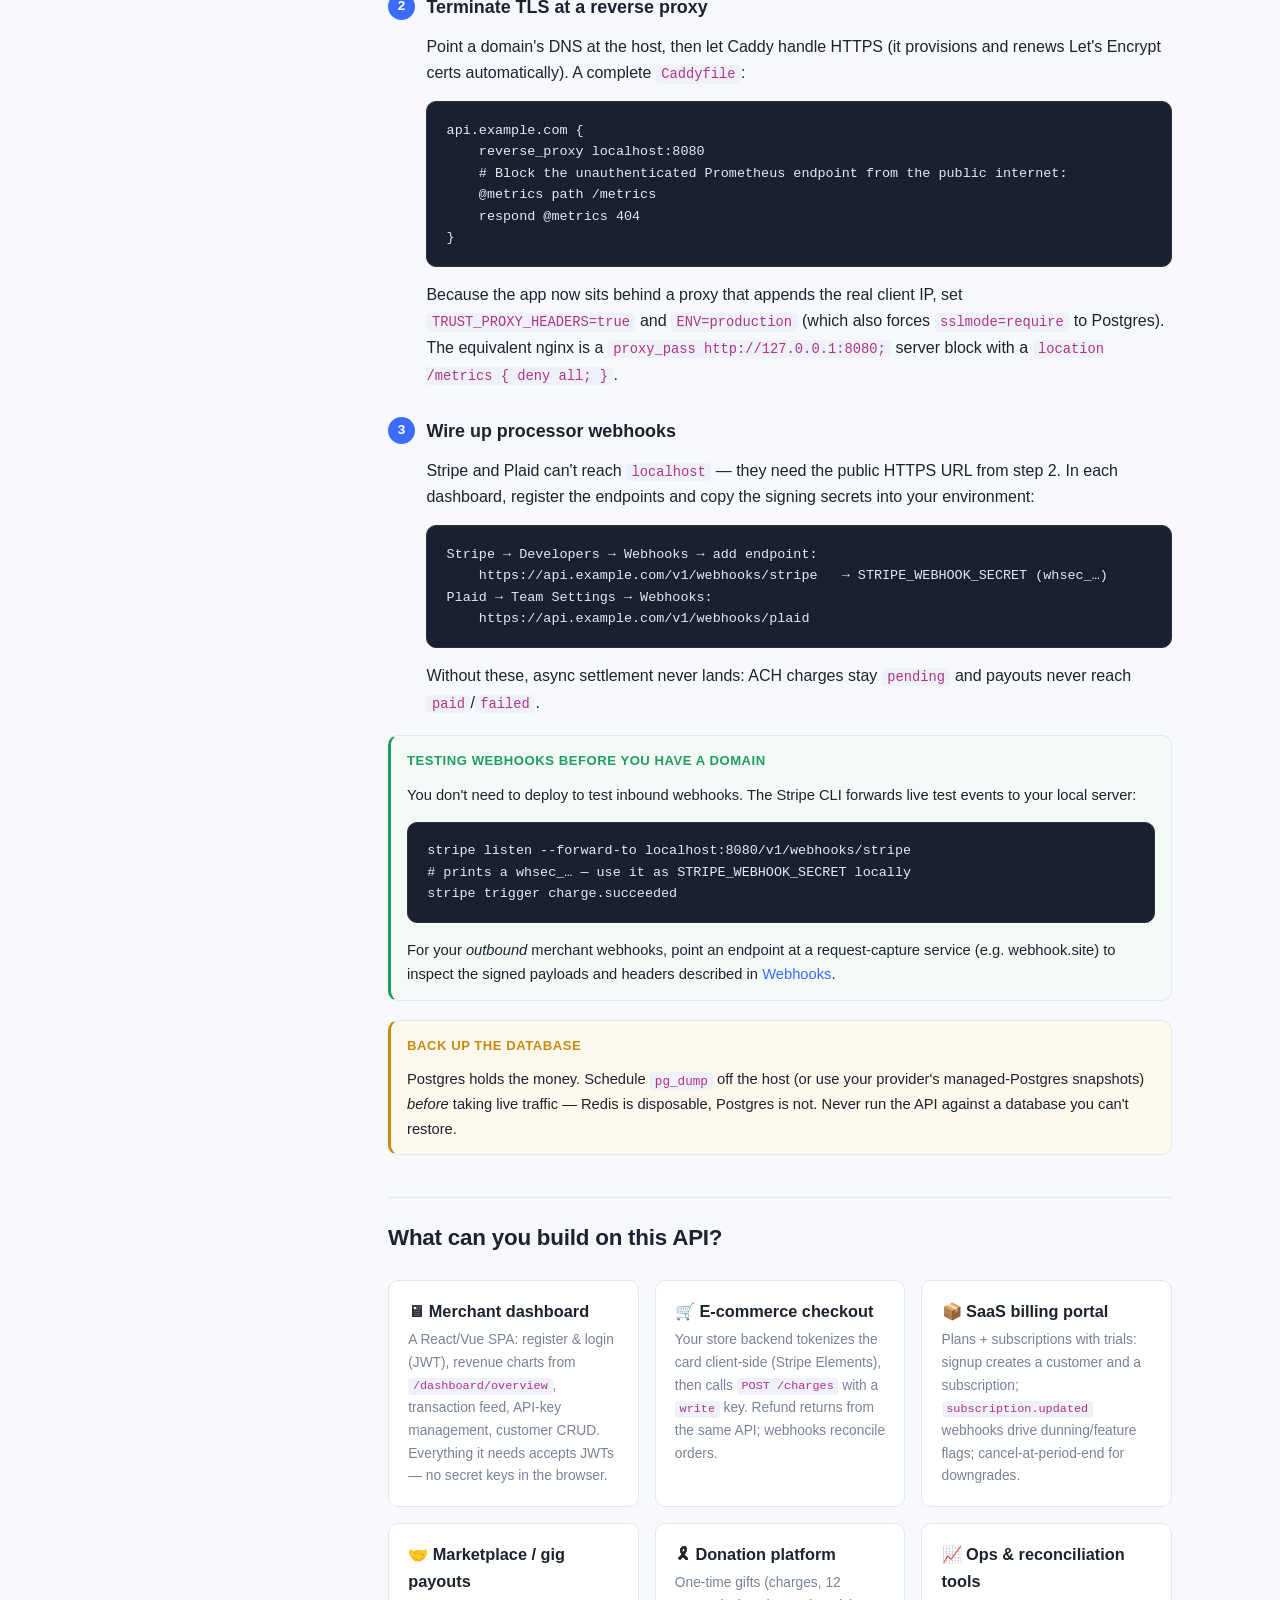
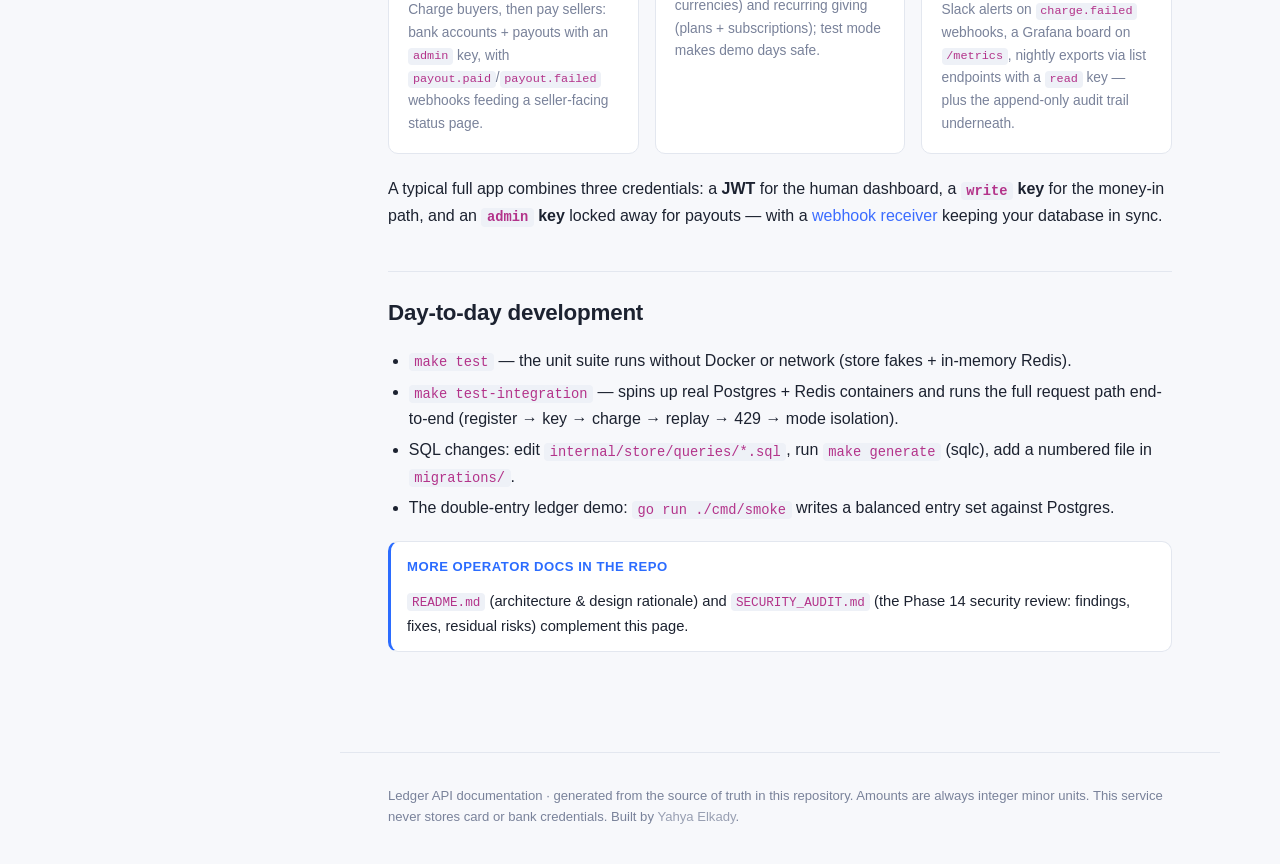
==== commit 8ae111a2: "docs: add server hosting guide and Stripe test-card table" ====
--- a/docs/dev-setup.html
+++ b/docs/dev-setup.html
@@ -251,6 +251,92 @@
     cover request latency, charge volume, rate-limit hits, and webhook delivery outcomes.</li>
 </ul>
 
+<h2 class="anchor-h" id="hosting">Hosting on a server</h2>
+<p>The checklist above is the <em>what</em>; here's a concrete <em>how</em> for a single Linux
+host. The app speaks plain HTTP on <code>:8080</code> — a reverse proxy terminates TLS in front
+of it and is what makes processor webhooks reachable.</p>
+
+<ol class="steps">
+  <li>
+    <h3>Make the bundled compose production-ready</h3>
+    <p>The shipped <code>docker-compose.yml</code> is a <em>development</em> stack: it hardcodes
+    <code>ENV: development</code> and <code>sslmode=disable</code> on the <code>api</code> service,
+    declares no restart policy, and doesn't pass the processor / CORS / proxy variables. Don't run
+    it as-is in production. Layer a <code>docker-compose.prod.yml</code> override that supplies the
+    real settings and a restart policy:</p>
+<pre><code># docker-compose.prod.yml
+services:
+  api:
+    restart: unless-stopped
+    environment:
+      ENV: production
+      DATABASE_URL: ${DATABASE_URL}          # …?sslmode=require
+      TRUST_PROXY_HEADERS: "true"
+      ALLOWED_ORIGINS: ${ALLOWED_ORIGINS}
+      STRIPE_SECRET_KEY_LIVE: ${STRIPE_SECRET_KEY_LIVE}
+      STRIPE_WEBHOOK_SECRET: ${STRIPE_WEBHOOK_SECRET}
+      # …plus the Plaid + rate-limit vars from the reference above
+  postgres:
+    restart: unless-stopped
+  redis:
+    restart: unless-stopped</code></pre>
+    <p>Then launch detached so it survives your SSH session and reboots:</p>
+<pre><code>docker compose -f docker-compose.yml -f docker-compose.prod.yml up -d --build
+docker compose ps          # check health
+docker compose logs -f api # tail the API</code></pre>
+    <p>On a host without Docker, run <code>make build</code> and supervise
+    <code>./bin/server</code> with a systemd unit (<code>Restart=always</code>,
+    <code>EnvironmentFile=/etc/ledger/ledger.env</code>) — same idea, different supervisor.</p>
+  </li>
+  <li>
+    <h3>Terminate TLS at a reverse proxy</h3>
+    <p>Point a domain's DNS at the host, then let Caddy handle HTTPS (it provisions and renews
+    Let's Encrypt certs automatically). A complete <code>Caddyfile</code>:</p>
+<pre><code>api.example.com {
+    reverse_proxy localhost:8080
+    # Block the unauthenticated Prometheus endpoint from the public internet:
+    @metrics path /metrics
+    respond @metrics 404
+}</code></pre>
+    <p>Because the app now sits behind a proxy that appends the real client IP, set
+    <code>TRUST_PROXY_HEADERS=true</code> and <code>ENV=production</code> (which also forces
+    <code>sslmode=require</code> to Postgres). The equivalent nginx is a
+    <code>proxy_pass http://127.0.0.1:8080;</code> server block with a <code>location /metrics
+    { deny all; }</code>.</p>
+  </li>
+  <li>
+    <h3>Wire up processor webhooks</h3>
+    <p>Stripe and Plaid can't reach <code>localhost</code> — they need the public HTTPS URL from
+    step 2. In each dashboard, register the endpoints and copy the signing secrets into your
+    environment:</p>
+<pre><code>Stripe → Developers → Webhooks → add endpoint:
+    https://api.example.com/v1/webhooks/stripe   → STRIPE_WEBHOOK_SECRET (whsec_…)
+Plaid → Team Settings → Webhooks:
+    https://api.example.com/v1/webhooks/plaid</code></pre>
+    <p>Without these, async settlement never lands: ACH charges stay <code>pending</code> and
+    payouts never reach <code>paid</code>/<code>failed</code>.</p>
+  </li>
+</ol>
+
+<div class="callout tip">
+  <span class="callout-title">Testing webhooks before you have a domain</span>
+  <p>You don't need to deploy to test inbound webhooks. The Stripe CLI forwards live test events
+  to your local server:</p>
+<pre><code>stripe listen --forward-to localhost:8080/v1/webhooks/stripe
+# prints a whsec_… — use it as STRIPE_WEBHOOK_SECRET locally
+stripe trigger charge.succeeded</code></pre>
+  <p>For your <em>outbound</em> merchant webhooks, point an endpoint at a request-capture service
+  (e.g. webhook.site) to inspect the signed payloads and headers described in
+  <a href="webhooks.html">Webhooks</a>.</p>
+</div>
+
+<div class="callout warning">
+  <span class="callout-title">Back up the database</span>
+  <p>Postgres holds the money. Schedule <code>pg_dump</code> off the host (or use your provider's
+  managed-Postgres snapshots) <em>before</em> taking live traffic — Redis is disposable, Postgres
+  is not. Never run the API against a database you can't restore.</p>
+</div>
+
 <h2>What can you build on this API?</h2>
 <div class="card-grid">
   <div class="card">
